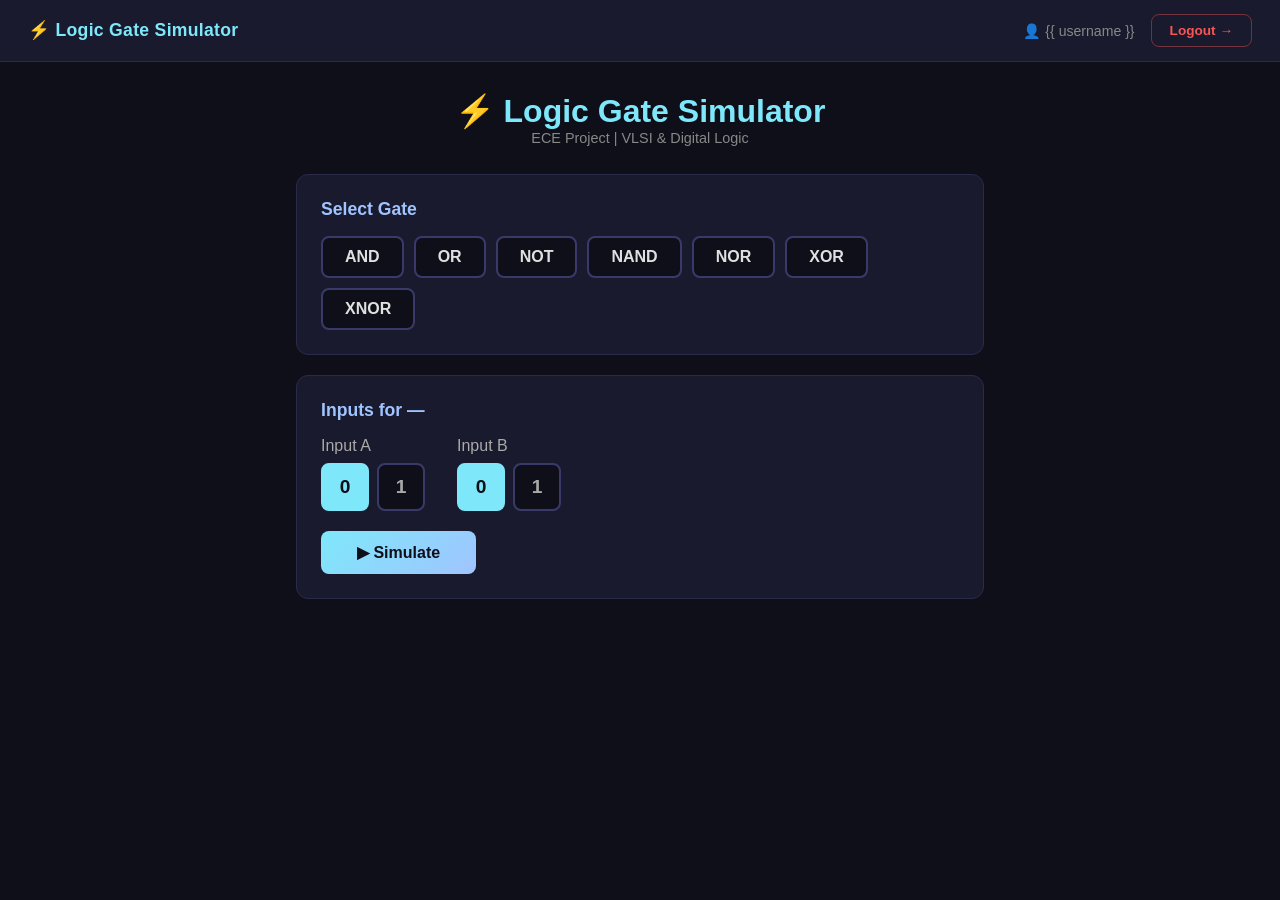
==== templates/index.html @ 6e3232b9 "Added frontend files" ====
<!DOCTYPE html>
<html lang="en">
<head>
  <meta charset="UTF-8" />
  <meta name="viewport" content="width=device-width, initial-scale=1.0"/>
  <title>Logic Gate Simulator</title>
  <link rel="stylesheet" href="/static/style.css" />
</head>
<body>

  <!-- Navbar -->
  <div class="navbar">
    <span class="nav-brand">⚡ Logic Gate Simulator</span>
    <div class="nav-right">
      <span class="nav-user">👤 {{ username }}</span>
      <a href="/logout" class="logout-btn">Logout →</a>
    </div>
  </div>

  <div class="container">
    <h1>⚡ Logic Gate Simulator</h1>
    <p class="subtitle">ECE Project | VLSI & Digital Logic</p>

    <!-- Gate Selector -->
    <div class="card">
      <h2>Select Gate</h2>
      <div class="gate-buttons">
        <button onclick="selectGate('AND')"  class="gate-btn">AND</button>
        <button onclick="selectGate('OR')"   class="gate-btn">OR</button>
        <button onclick="selectGate('NOT')"  class="gate-btn">NOT</button>
        <button onclick="selectGate('NAND')" class="gate-btn">NAND</button>
        <button onclick="selectGate('NOR')"  class="gate-btn">NOR</button>
        <button onclick="selectGate('XOR')"  class="gate-btn">XOR</button>
        <button onclick="selectGate('XNOR')" class="gate-btn">XNOR</button>
      </div>
    </div>

    <!-- Input Section -->
    <div class="card" id="input-section">
      <h2>Inputs for <span id="selected-gate-label">—</span></h2>
      <div class="inputs">
        <div class="input-group">
          <label>Input A</label>
          <div class="toggle-group">
            <button onclick="setInput('a', 0)" id="a0" class="toggle active">0</button>
            <button onclick="setInput('a', 1)" id="a1" class="toggle">1</button>
          </div>
        </div>
        <div class="input-group" id="input-b-group">
          <label>Input B</label>
          <div class="toggle-group">
            <button onclick="setInput('b', 0)" id="b0" class="toggle active">0</button>
            <button onclick="setInput('b', 1)" id="b1" class="toggle">1</button>
          </div>
        </div>
      </div>
      <button onclick="simulate()" class="simulate-btn">▶ Simulate</button>
    </div>

    <!-- Output Section -->
    <div class="card" id="output-section" style="display:none;">
      <h2>Output</h2>
      <div id="output-display" class="output-display"></div>
      <canvas id="gateCanvas" width="300" height="160"></canvas>
    </div>

    <!-- Truth Table -->
    <div class="card" id="truth-table-section" style="display:none;">
      <h2>Truth Table</h2>
      <div id="truth-table-container"></div>
    </div>

  </div>

  <script src="/static/script.js"></script>
</body>
</html>
---- static/style.css ----
* { margin: 0; padding: 0; box-sizing: border-box; }

body {
  font-family: 'Segoe UI', sans-serif;
  background: #0f0f1a;
  color: #e0e0e0;
  min-height: 100vh;
}

/* ── Navbar ── */
.navbar {
  display: flex;
  align-items: center;
  justify-content: space-between;
  background: #1a1a2e;
  border-bottom: 1px solid #2a2a4a;
  padding: 14px 28px;
  position: sticky;
  top: 0;
  z-index: 100;
  margin-bottom: 30px;
}

.nav-brand {
  color: #7ee8fa;
  font-size: 1.1rem;
  font-weight: 700;
  letter-spacing: 0.3px;
}

.nav-right {
  display: flex;
  align-items: center;
  gap: 16px;
}

.nav-user {
  color: #888;
  font-size: 0.88rem;
}

.logout-btn {
  padding: 8px 18px;
  background: transparent;
  border: 1.5px solid #f8565666;
  color: #f85656;
  border-radius: 8px;
  font-size: 0.85rem;
  font-weight: 600;
  text-decoration: none;
  transition: all 0.2s;
}

.logout-btn:hover {
  background: #f85656;
  color: #0f0f1a;
}

/* ── Main container ── */
.container {
  max-width: 720px;
  margin: 0 auto;
  padding: 0 16px 40px;
}

h1 {
  font-size: 2rem;
  color: #7ee8fa;
  text-align: center;
}

.subtitle {
  text-align: center;
  color: #888;
  margin-bottom: 28px;
  font-size: 0.9rem;
}

/* ── Cards ── */
.card {
  background: #1a1a2e;
  border: 1px solid #2a2a4a;
  border-radius: 12px;
  padding: 24px;
  margin-bottom: 20px;
}

h2 { font-size: 1.1rem; margin-bottom: 16px; color: #a0c4ff; }

/* ── Gate Buttons ── */
.gate-buttons {
  display: flex;
  flex-wrap: wrap;
  gap: 10px;
}

.gate-btn {
  padding: 10px 22px;
  border-radius: 8px;
  border: 2px solid #3a3a6a;
  background: #0f0f1a;
  color: #e0e0e0;
  font-size: 1rem;
  font-weight: bold;
  cursor: pointer;
  transition: all 0.2s;
}

.gate-btn:hover, .gate-btn.selected {
  background: #7ee8fa;
  color: #0f0f1a;
  border-color: #7ee8fa;
}

/* ── Toggle Inputs ── */
.inputs {
  display: flex;
  gap: 32px;
  flex-wrap: wrap;
  margin-bottom: 20px;
}

.input-group label {
  display: block;
  margin-bottom: 8px;
  color: #aaa;
}

.toggle-group {
  display: flex;
  gap: 8px;
}

.toggle {
  width: 48px;
  height: 48px;
  border-radius: 8px;
  border: 2px solid #3a3a6a;
  background: #0f0f1a;
  color: #aaa;
  font-size: 1.2rem;
  font-weight: bold;
  cursor: pointer;
  transition: all 0.2s;
}

.toggle.active {
  background: #7ee8fa;
  color: #0f0f1a;
  border-color: #7ee8fa;
}

/* ── Simulate Button ── */
.simulate-btn {
  padding: 12px 36px;
  background: linear-gradient(135deg, #7ee8fa, #a0c4ff);
  color: #0f0f1a;
  border: none;
  border-radius: 8px;
  font-size: 1rem;
  font-weight: bold;
  cursor: pointer;
  transition: opacity 0.2s;
}

.simulate-btn:hover { opacity: 0.85; }

/* ── Output ── */
.output-display {
  font-size: 1.4rem;
  font-weight: bold;
  margin-bottom: 16px;
  padding: 14px 20px;
  border-radius: 8px;
  background: #0f0f1a;
  border: 1px solid #2a2a4a;
}

.output-display.high { color: #56f89c; border-color: #56f89c; }
.output-display.low  { color: #f85656; border-color: #f85656; }

canvas {
  display: block;
  margin: 0 auto;
  border-radius: 8px;
}

/* ── Truth Table ── */
table {
  width: 100%;
  border-collapse: collapse;
  font-size: 1rem;
}

th, td {
  padding: 10px 16px;
  text-align: center;
  border: 1px solid #2a2a4a;
}

th { background: #0f0f1a; color: #a0c4ff; }
tr:nth-child(even) { background: #111128; }
td.one  { color: #56f89c; font-weight: bold; }
td.zero { color: #f85656; font-weight: bold; }
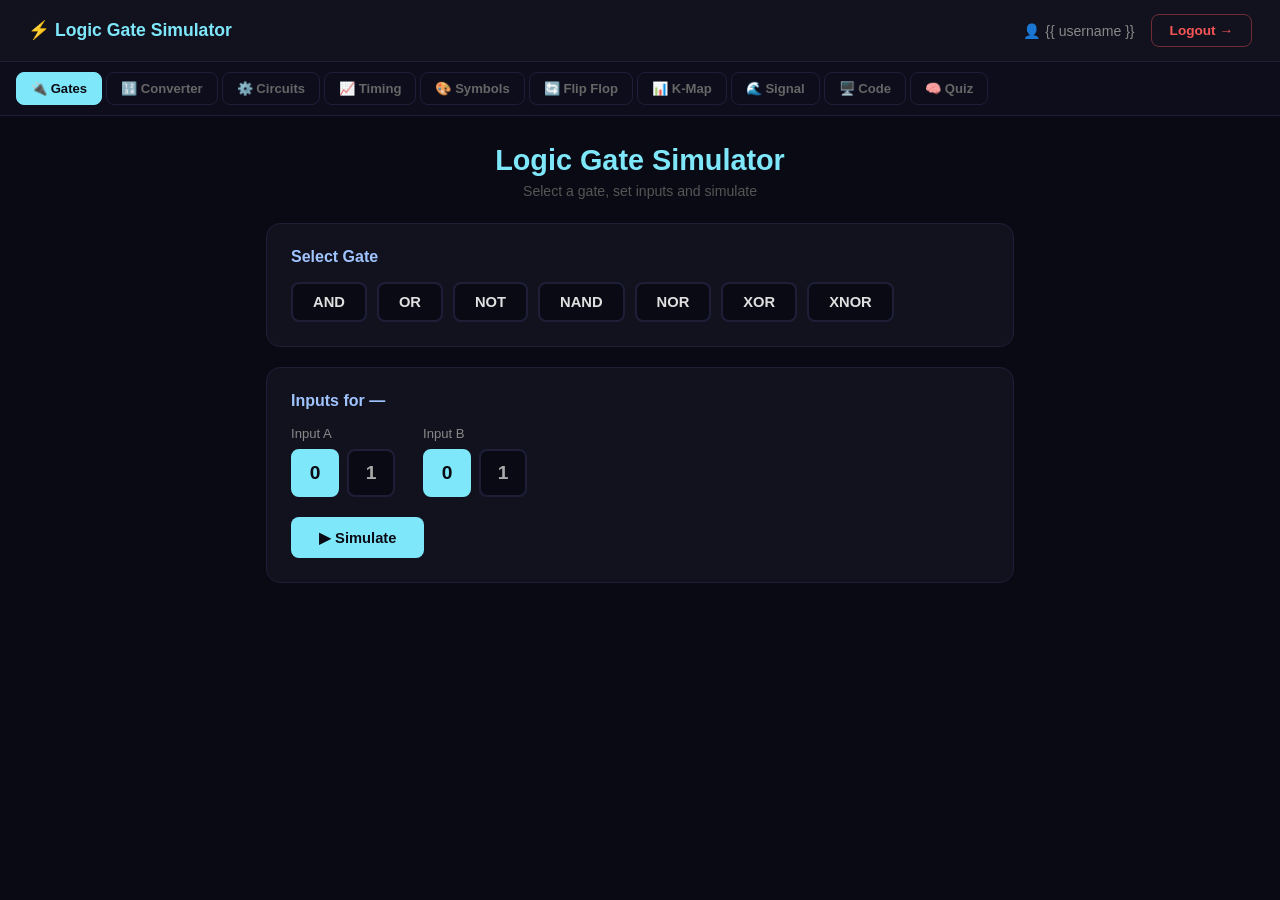
==== commit 37121aca: "Deploy to Render" ====
--- a/templates/index.html
+++ b/templates/index.html
@@ -1,10 +1,10 @@
 <!DOCTYPE html>
 <html lang="en">
 <head>
-  <meta charset="UTF-8" />
+  <meta charset="UTF-8"/>
   <meta name="viewport" content="width=device-width, initial-scale=1.0"/>
   <title>Logic Gate Simulator</title>
-  <link rel="stylesheet" href="/static/style.css" />
+  <link rel="stylesheet" href="/static/style.css"/>
 </head>
 <body>
 
@@ -17,61 +17,417 @@
     </div>
   </div>
 
+  <!-- Tab Bar -->
+  <div class="tab-bar">
+    <button class="tab-btn active" onclick="switchTab('gates',    this)">🔌 Gates</button>
+    <button class="tab-btn"        onclick="switchTab('converter',this)">🔢 Converter</button>
+    <button class="tab-btn"        onclick="switchTab('circuits', this)">⚙️ Circuits</button>
+    <button class="tab-btn"        onclick="switchTab('timing',   this)">📈 Timing</button>
+    <button class="tab-btn"        onclick="switchTab('symbols',  this)">🎨 Symbols</button>
+    <button class="tab-btn"        onclick="switchTab('flipflop', this)">🔄 Flip Flop</button>
+    <button class="tab-btn"        onclick="switchTab('kmap',     this)">📊 K-Map</button>
+    <button class="tab-btn"        onclick="switchTab('signal',   this)">🌊 Signal</button>
+    <button class="tab-btn"        onclick="switchTab('code',     this)">🖥️ Code</button>
+    <button class="tab-btn"        onclick="switchTab('quiz',     this)">🧠 Quiz</button>
+  </div>
+
   <div class="container">
-    <h1>⚡ Logic Gate Simulator</h1>
-    <p class="subtitle">ECE Project | VLSI & Digital Logic</p>
-
-    <!-- Gate Selector -->
-    <div class="card">
-      <h2>Select Gate</h2>
-      <div class="gate-buttons">
-        <button onclick="selectGate('AND')"  class="gate-btn">AND</button>
-        <button onclick="selectGate('OR')"   class="gate-btn">OR</button>
-        <button onclick="selectGate('NOT')"  class="gate-btn">NOT</button>
-        <button onclick="selectGate('NAND')" class="gate-btn">NAND</button>
-        <button onclick="selectGate('NOR')"  class="gate-btn">NOR</button>
-        <button onclick="selectGate('XOR')"  class="gate-btn">XOR</button>
-        <button onclick="selectGate('XNOR')" class="gate-btn">XNOR</button>
-      </div>
-    </div>
-
-    <!-- Input Section -->
-    <div class="card" id="input-section">
-      <h2>Inputs for <span id="selected-gate-label">—</span></h2>
-      <div class="inputs">
-        <div class="input-group">
-          <label>Input A</label>
-          <div class="toggle-group">
-            <button onclick="setInput('a', 0)" id="a0" class="toggle active">0</button>
-            <button onclick="setInput('a', 1)" id="a1" class="toggle">1</button>
-          </div>
-        </div>
-        <div class="input-group" id="input-b-group">
-          <label>Input B</label>
-          <div class="toggle-group">
-            <button onclick="setInput('b', 0)" id="b0" class="toggle active">0</button>
-            <button onclick="setInput('b', 1)" id="b1" class="toggle">1</button>
-          </div>
-        </div>
-      </div>
-      <button onclick="simulate()" class="simulate-btn">▶ Simulate</button>
-    </div>
-
-    <!-- Output Section -->
-    <div class="card" id="output-section" style="display:none;">
-      <h2>Output</h2>
-      <div id="output-display" class="output-display"></div>
-      <canvas id="gateCanvas" width="300" height="160"></canvas>
-    </div>
-
-    <!-- Truth Table -->
-    <div class="card" id="truth-table-section" style="display:none;">
-      <h2>Truth Table</h2>
-      <div id="truth-table-container"></div>
-    </div>
-
-  </div>
-
+
+    <!-- ══════════════════ TAB 1: GATES ══════════════════ -->
+    <div id="tab-gates" class="tab-content active">
+      <h1>Logic Gate Simulator</h1>
+      <p class="subtitle">Select a gate, set inputs and simulate</p>
+      <div class="card">
+        <h2>Select Gate</h2>
+        <div class="gate-buttons">
+          <button onclick="selectGate('AND',  this)" class="gate-btn">AND</button>
+          <button onclick="selectGate('OR',   this)" class="gate-btn">OR</button>
+          <button onclick="selectGate('NOT',  this)" class="gate-btn">NOT</button>
+          <button onclick="selectGate('NAND', this)" class="gate-btn">NAND</button>
+          <button onclick="selectGate('NOR',  this)" class="gate-btn">NOR</button>
+          <button onclick="selectGate('XOR',  this)" class="gate-btn">XOR</button>
+          <button onclick="selectGate('XNOR', this)" class="gate-btn">XNOR</button>
+        </div>
+      </div>
+      <div class="card">
+        <h2>Inputs for <span id="selected-gate-label">—</span></h2>
+        <div class="inputs">
+          <div class="input-group">
+            <label>Input A</label>
+            <div class="toggle-group">
+              <button onclick="setInput('a',0)" id="a0" class="toggle active">0</button>
+              <button onclick="setInput('a',1)" id="a1" class="toggle">1</button>
+            </div>
+          </div>
+          <div class="input-group" id="input-b-group">
+            <label>Input B</label>
+            <div class="toggle-group">
+              <button onclick="setInput('b',0)" id="b0" class="toggle active">0</button>
+              <button onclick="setInput('b',1)" id="b1" class="toggle">1</button>
+            </div>
+          </div>
+        </div>
+        <button onclick="simulate()" class="simulate-btn">▶ Simulate</button>
+      </div>
+      <div class="card" id="output-section" style="display:none;">
+        <h2>Output</h2>
+        <div id="output-display" class="output-display"></div>
+        <canvas id="gateCanvas" width="300" height="160"></canvas>
+      </div>
+      <div class="card" id="truth-table-section" style="display:none;">
+        <h2>Truth Table</h2>
+        <div id="truth-table-container"></div>
+      </div>
+    </div>
+
+    <!-- ══════════════════ TAB 2: CONVERTER ══════════════════ -->
+    <div id="tab-converter" class="tab-content">
+      <h1>Number System Converter</h1>
+      <p class="subtitle">Convert between Binary · Octal · Decimal · Hex with step-by-step working</p>
+      <div class="card">
+        <h2>Select Input Base</h2>
+        <div class="base-selector">
+          <button class="base-btn active" onclick="selectBase('10',this)">🔟 Decimal<span>Base 10</span></button>
+          <button class="base-btn" onclick="selectBase('2', this)">🔢 Binary<span>Base 2</span></button>
+          <button class="base-btn" onclick="selectBase('8', this)">8️⃣ Octal<span>Base 8</span></button>
+          <button class="base-btn" onclick="selectBase('16',this)">🔠 Hex<span>Base 16</span></button>
+        </div>
+        <div class="expr-examples" style="margin-top:16px;">
+          <span>Examples:</span>
+          <button class="chip" onclick="setNumber('255')">255</button>
+          <button class="chip" onclick="setNumber('1010')">1010</button>
+          <button class="chip" onclick="setNumber('FF')">FF</button>
+          <button class="chip" onclick="setNumber('77')">77</button>
+          <button class="chip" onclick="setNumber('1024')">1024</button>
+        </div>
+        <div class="expr-input-row" style="margin-top:14px;">
+          <input type="text" id="number-input" placeholder="Enter number here..." style="text-transform:uppercase;"/>
+          <button onclick="convertNumber()" class="simulate-btn">▶ Convert</button>
+        </div>
+        <div class="error-box" id="conv-error"></div>
+      </div>
+      <div id="conv-results" style="display:none;">
+        <div class="conv-grid">
+          <div class="conv-card decimal-card">
+            <div class="conv-label">🔟 Decimal</div><div class="conv-label-sub">Base 10</div>
+            <div class="conv-value" id="res-decimal">—</div>
+            <button class="copy-btn" onclick="copyVal('res-decimal',this)">Copy</button>
+          </div>
+          <div class="conv-card binary-card">
+            <div class="conv-label">🔢 Binary</div><div class="conv-label-sub">Base 2</div>
+            <div class="conv-value" id="res-binary">—</div>
+            <button class="copy-btn" onclick="copyVal('res-binary',this)">Copy</button>
+          </div>
+          <div class="conv-card octal-card">
+            <div class="conv-label">8️⃣ Octal</div><div class="conv-label-sub">Base 8</div>
+            <div class="conv-value" id="res-octal">—</div>
+            <button class="copy-btn" onclick="copyVal('res-octal',this)">Copy</button>
+          </div>
+          <div class="conv-card hex-card">
+            <div class="conv-label">🔠 Hex</div><div class="conv-label-sub">Base 16</div>
+            <div class="conv-value" id="res-hex">—</div>
+            <button class="copy-btn" onclick="copyVal('res-hex',this)">Copy</button>
+          </div>
+        </div>
+      </div>
+      <div class="card" id="conv-steps" style="display:none;">
+        <h2>Step-by-Step Conversion</h2>
+        <div id="steps-container"></div>
+      </div>
+      <div class="card" id="bit-visualizer" style="display:none;">
+        <h2>Binary Bit Visualizer</h2>
+        <p style="color:#555;font-size:0.82rem;margin-bottom:14px;">Each bit position, its value and decimal contribution</p>
+        <div id="bit-display"></div>
+      </div>
+    </div>
+
+    <!-- ══════════════════ TAB 3: CIRCUITS ══════════════════ -->
+    <div id="tab-circuits" class="tab-content">
+      <h1>Combinational Circuits</h1>
+      <p class="subtitle">Simulate real ECE circuits with truth tables</p>
+      <div class="card">
+        <h2>Select Circuit</h2>
+        <div class="gate-buttons">
+          <button class="gate-btn" onclick="selectCircuit('half-adder',this)">Half Adder</button>
+          <button class="gate-btn" onclick="selectCircuit('full-adder',this)">Full Adder</button>
+          <button class="gate-btn" onclick="selectCircuit('mux',       this)">2:1 MUX</button>
+          <button class="gate-btn" onclick="selectCircuit('demux',     this)">1:2 DEMUX</button>
+          <button class="gate-btn" onclick="selectCircuit('encoder',   this)">Encoder</button>
+          <button class="gate-btn" onclick="selectCircuit('decoder',   this)">Decoder</button>
+        </div>
+      </div>
+      <div class="card" id="circuit-inputs" style="display:none;">
+        <h2 id="circuit-title">—</h2>
+        <p id="circuit-desc" class="subtitle" style="text-align:left;margin-bottom:16px;"></p>
+        <div id="circuit-input-fields"></div>
+        <button onclick="simulateCircuit()" class="simulate-btn">▶ Simulate</button>
+      </div>
+      <div class="card" id="circuit-output" style="display:none;">
+        <h2>Output</h2>
+        <div id="circuit-result"></div>
+      </div>
+      <div class="card" id="circuit-table-section" style="display:none;">
+        <h2>Truth Table</h2>
+        <div id="circuit-truth-table"></div>
+      </div>
+    </div>
+
+    <!-- ══════════════════ TAB 4: TIMING ══════════════════ -->
+    <div id="tab-timing" class="tab-content">
+      <h1>Timing Diagram Visualizer</h1>
+      <p class="subtitle">See how gate outputs change over time</p>
+      <div class="card">
+        <h2>Setup</h2>
+        <div class="timing-setup">
+          <div class="field-row">
+            <label>Gate</label>
+            <select id="timing-gate">
+              <option>AND</option><option>OR</option><option>NOT</option>
+              <option>NAND</option><option>NOR</option><option>XOR</option><option>XNOR</option>
+            </select>
+          </div>
+          <div class="field-row">
+            <label>Input A pattern</label>
+            <input type="text" id="timing-a" placeholder="e.g. 01010101" maxlength="8" value="01010101"/>
+          </div>
+          <div class="field-row" id="timing-b-row">
+            <label>Input B pattern</label>
+            <input type="text" id="timing-b" placeholder="e.g. 00110011" maxlength="8" value="00110011"/>
+          </div>
+        </div>
+        <button onclick="drawTiming()" class="simulate-btn">▶ Generate Diagram</button>
+      </div>
+      <div class="card" id="timing-output" style="display:none;">
+        <h2>Timing Diagram</h2>
+        <canvas id="timingCanvas" width="660" height="220"></canvas>
+      </div>
+    </div>
+
+    <!-- ══════════════════ TAB 5: SYMBOLS ══════════════════ -->
+    <div id="tab-symbols" class="tab-content">
+      <h1>Circuit Symbol Library</h1>
+      <p class="subtitle">Visual reference of all ECE logic symbols</p>
+      <div class="card">
+        <h2>Filter by Category</h2>
+        <div class="gate-buttons">
+          <button class="gate-btn selected" onclick="filterSymbols('all',      this)">All</button>
+          <button class="gate-btn"          onclick="filterSymbols('basic',     this)">Basic Gates</button>
+          <button class="gate-btn"          onclick="filterSymbols('universal', this)">Universal</button>
+          <button class="gate-btn"          onclick="filterSymbols('arithmetic',this)">Arithmetic</button>
+          <button class="gate-btn"          onclick="filterSymbols('flip',      this)">Flip Flops</button>
+        </div>
+      </div>
+      <div id="symbols-grid" class="symbols-grid"></div>
+    </div>
+
+    <!-- ══════════════════ TAB 6: FLIP FLOP ══════════════════ -->
+    <div id="tab-flipflop" class="tab-content">
+      <h1>Flip Flop Simulator</h1>
+      <p class="subtitle">Simulate SR, JK, D and T flip flops with state tables</p>
+      <div class="card">
+        <h2>Select Flip Flop Type</h2>
+        <div class="gate-buttons">
+          <button class="gate-btn" onclick="selectFF('SR',this)">SR Flip Flop</button>
+          <button class="gate-btn" onclick="selectFF('JK',this)">JK Flip Flop</button>
+          <button class="gate-btn" onclick="selectFF('D', this)">D Flip Flop</button>
+          <button class="gate-btn" onclick="selectFF('T', this)">T Flip Flop</button>
+        </div>
+      </div>
+      <div class="card" id="ff-inputs" style="display:none;">
+        <h2 id="ff-title">—</h2>
+        <p id="ff-desc" class="subtitle" style="text-align:left;margin-bottom:16px;"></p>
+        <div class="inputs">
+          <div id="ff-input-fields"></div>
+          <div class="input-group">
+            <label>Current State (Q)</label>
+            <div class="toggle-group">
+              <button onclick="setFFInput('Q',0)" id="ffQ0" class="toggle active">0</button>
+              <button onclick="setFFInput('Q',1)" id="ffQ1" class="toggle">1</button>
+            </div>
+          </div>
+        </div>
+        <button onclick="simulateFF()" class="simulate-btn" style="margin-top:16px;">▶ Simulate</button>
+      </div>
+      <div class="card" id="ff-output" style="display:none;">
+        <h2>Next State Output</h2>
+        <div id="ff-result" class="circuit-outputs"></div>
+      </div>
+      <div class="card" id="ff-table-section" style="display:none;">
+        <h2>State Table</h2>
+        <div id="ff-truth-table"></div>
+      </div>
+      <div class="card" id="ff-info-section" style="display:none;">
+        <h2>How it Works</h2>
+        <div id="ff-info" style="color:#aaa;line-height:1.9;font-size:0.9rem;"></div>
+      </div>
+    </div>
+
+    <!-- ══════════════════ TAB 7: K-MAP ══════════════════ -->
+    <div id="tab-kmap" class="tab-content">
+      <h1>K-Map Simplifier</h1>
+      <p class="subtitle">Enter minterms to get the simplified Boolean expression</p>
+      <div class="card">
+        <h2>Setup</h2>
+        <div class="field-row" style="margin-bottom:20px;">
+          <label>Number of Variables</label>
+          <select id="kmap-vars" onchange="renderKmapGrid()">
+            <option value="2">2 Variables (A, B)</option>
+            <option value="3">3 Variables (A, B, C)</option>
+            <option value="4">4 Variables (A, B, C, D)</option>
+          </select>
+        </div>
+        <h2 style="margin-bottom:12px;">Click cells to toggle (0 → 1 → X → 0)</h2>
+        <div id="kmap-grid-container"></div>
+        <div style="display:flex;gap:16px;margin-top:14px;flex-wrap:wrap;">
+          <div class="kmap-legend"><span class="kleg kleg-0">0</span> = Zero</div>
+          <div class="kmap-legend"><span class="kleg kleg-1">1</span> = Minterm</div>
+          <div class="kmap-legend"><span class="kleg kleg-x">X</span> = Don't Care</div>
+        </div>
+        <button onclick="simplifyKmap()" class="simulate-btn" style="margin-top:20px;">▶ Simplify</button>
+        <button onclick="clearKmap()" class="simulate-btn" style="margin-top:20px;margin-left:10px;background:#2a2a4a;color:#aaa;">✕ Clear</button>
+      </div>
+      <div class="card" id="kmap-result" style="display:none;">
+        <h2>Simplified Expression</h2>
+        <div id="kmap-simplified" class="kmap-expr"></div>
+        <div id="kmap-implicants" style="margin-top:16px;"></div>
+      </div>
+      <div class="card" id="kmap-table-section" style="display:none;">
+        <h2>Truth Table</h2>
+        <div id="kmap-truth-table"></div>
+      </div>
+    </div>
+
+    <!-- ══════════════════ TAB 8: SIGNAL ══════════════════ -->
+    <div id="tab-signal" class="tab-content">
+      <h1>Signal Generator Visualizer</h1>
+      <p class="subtitle">Visualize sine, square, triangle and sawtooth waveforms</p>
+      <div class="card">
+        <h2>Signal Parameters</h2>
+        <div class="timing-setup">
+          <div class="field-row">
+            <label>Wave Type</label>
+            <select id="wave-type" onchange="generateSignal()">
+              <option value="sine">Sine Wave</option>
+              <option value="square">Square Wave</option>
+              <option value="triangle">Triangle Wave</option>
+              <option value="sawtooth">Sawtooth Wave</option>
+            </select>
+          </div>
+          <div class="field-row">
+            <label>Frequency: <span id="freq-val">2</span> Hz</label>
+            <input type="range" id="wave-freq" min="1" max="10" value="2"
+              oninput="document.getElementById('freq-val').textContent=this.value; generateSignal()"/>
+          </div>
+          <div class="field-row">
+            <label>Amplitude: <span id="amp-val">1.0</span></label>
+            <input type="range" id="wave-amp" min="1" max="10" value="5"
+              oninput="document.getElementById('amp-val').textContent=(this.value/5).toFixed(1); generateSignal()"/>
+          </div>
+          <div class="field-row">
+            <label>Phase: <span id="phase-val">0°</span></label>
+            <input type="range" id="wave-phase" min="0" max="360" value="0"
+              oninput="document.getElementById('phase-val').textContent=this.value+'°'; generateSignal()"/>
+          </div>
+        </div>
+        <div style="display:flex;gap:10px;margin-top:8px;flex-wrap:wrap;">
+          <button onclick="addWave()" class="simulate-btn">+ Add Wave</button>
+          <button onclick="clearWaves()" class="simulate-btn" style="background:#2a2a4a;color:#aaa;">✕ Clear All</button>
+        </div>
+      </div>
+      <div class="card">
+        <h2>Waveform Display</h2>
+        <canvas id="signalCanvas" width="680" height="300"></canvas>
+        <div id="wave-legend" style="margin-top:12px;display:flex;gap:14px;flex-wrap:wrap;"></div>
+      </div>
+      <div class="card" id="signal-info-card">
+        <h2>Signal Properties</h2>
+        <div id="signal-props" class="signal-props"></div>
+      </div>
+    </div>
+
+    <!-- ══════════════════ TAB 9: CODE CONVERTER ══════════════════ -->
+    <div id="tab-code" class="tab-content">
+      <h1>Text ↔ Binary ↔ ASCII Converter</h1>
+      <p class="subtitle">Convert text to binary, hex, ASCII and back</p>
+      <div class="card">
+        <h2>Conversion Mode</h2>
+        <div class="base-selector">
+          <button class="base-btn active" onclick="selectCodeMode('text-to-binary',this)">
+            Text → Binary<span>ABC to 01010101</span>
+          </button>
+          <button class="base-btn" onclick="selectCodeMode('binary-to-text',this)">
+            Binary → Text<span>01010101 to ABC</span>
+          </button>
+          <button class="base-btn" onclick="selectCodeMode('text-to-hex',this)">
+            Text → Hex<span>ABC to 41 42 43</span>
+          </button>
+          <button class="base-btn" onclick="selectCodeMode('hex-to-text',this)">
+            Hex → Text<span>41 42 43 to ABC</span>
+          </button>
+        </div>
+        <div class="expr-examples" style="margin-top:16px;">
+          <span>Examples:</span>
+          <button class="chip" onclick="setCodeInput('Hello')">Hello</button>
+          <button class="chip" onclick="setCodeInput('ECE')">ECE</button>
+          <button class="chip" onclick="setCodeInput('01001000 01101001')">01001000 01101001</button>
+          <button class="chip" onclick="setCodeInput('48 69')">48 69</button>
+        </div>
+        <div class="expr-input-row" style="margin-top:14px;">
+          <input type="text" id="code-input" placeholder="Enter text or binary here..."/>
+          <button onclick="convertCode()" class="simulate-btn">▶ Convert</button>
+        </div>
+        <div class="error-box" id="code-error"></div>
+      </div>
+      <div class="card" id="code-output-card" style="display:none;">
+        <h2>Result</h2>
+        <div id="code-output-text" class="code-output-text"></div>
+        <button class="copy-btn" style="margin-top:12px;" onclick="copyCodeOutput()">Copy Result</button>
+      </div>
+      <div class="card" id="code-table-card" style="display:none;">
+        <h2>Character Breakdown</h2>
+        <div id="code-table"></div>
+      </div>
+    </div>
+
+    <!-- ══════════════════ TAB 10: QUIZ ══════════════════ -->
+    <div id="tab-quiz" class="tab-content">
+      <h1>ECE Quiz Mode</h1>
+      <p class="subtitle">Test your digital logic knowledge</p>
+      <div class="card" id="quiz-start-card">
+        <h2>Select Difficulty Level</h2>
+        <div class="level-buttons">
+          <button class="level-btn" onclick="selectLevel('basic',   this)">🟢 Basic<span>Fundamental gates & logic</span></button>
+          <button class="level-btn" onclick="selectLevel('moderate',this)">🟡 Moderate<span>Circuits & Boolean algebra</span></button>
+          <button class="level-btn" onclick="selectLevel('advanced',this)">🔴 Advanced<span>Complex circuits & theorems</span></button>
+        </div>
+        <button onclick="startQuiz()" class="simulate-btn" style="margin-top:24px;" id="start-quiz-btn" disabled>
+          🧠 Start Quiz — 10 Questions · 15s Each
+        </button>
+      </div>
+      <div id="quiz-area" style="display:none;">
+        <div class="card" id="quiz-progress-card">
+          <div class="quiz-top-bar">
+            <span id="quiz-progress-text" style="color:#888;font-size:0.85rem;">Question 1 of 10</span>
+            <div class="timer-box">⏱ <span id="quiz-timer">15</span>s</div>
+          </div>
+          <div class="quiz-progress-bar"><div id="quiz-progress-fill" style="width:0%"></div></div>
+        </div>
+        <div class="card" id="quiz-question-card">
+          <div id="quiz-level-badge" class="quiz-level-badge"></div>
+          <h2 id="quiz-question" style="margin-top:10px;line-height:1.5;"></h2>
+          <div id="quiz-options" class="quiz-options"></div>
+          <div class="explanation-box" id="quiz-explanation" style="display:none;"></div>
+          <button onclick="nextQuestion()" class="simulate-btn" id="quiz-next" style="display:none;margin-top:16px;">Next →</button>
+        </div>
+      </div>
+      <div class="card" id="quiz-result-card" style="display:none;">
+        <h2>Quiz Complete! 🎉</h2>
+        <div id="quiz-score-display" class="score-display"></div>
+        <button onclick="resetQuiz()" class="simulate-btn" style="margin-top:24px;">🔄 Try Again</button>
+      </div>
+    </div>
+
+  </div><!-- end container -->
   <script src="/static/script.js"></script>
 </body>
 </html>
--- a/static/style.css
+++ b/static/style.css
@@ -1,204 +1,226 @@
-* { margin: 0; padding: 0; box-sizing: border-box; }
-
-body {
-  font-family: 'Segoe UI', sans-serif;
-  background: #0f0f1a;
-  color: #e0e0e0;
-  min-height: 100vh;
-}
+*{margin:0;padding:0;box-sizing:border-box;}
+body{font-family:'Segoe UI',sans-serif;background:#0a0a14;color:#e0e0e0;min-height:100vh;}
 
 /* ── Navbar ── */
-.navbar {
+.navbar{display:flex;align-items:center;justify-content:space-between;background:#12121e;border-bottom:1px solid #1e1e38;padding:14px 28px;position:sticky;top:0;z-index:100;}
+.nav-brand{color:#7ee8fa;font-size:1.1rem;font-weight:700;}
+.nav-right{display:flex;align-items:center;gap:16px;}
+.nav-user{color:#888;font-size:0.88rem;}
+.logout-btn{padding:8px 18px;background:transparent;border:1.5px solid #f8565666;color:#f85656;border-radius:8px;font-size:0.85rem;font-weight:600;text-decoration:none;transition:all 0.2s;}
+.logout-btn:hover{background:#f85656;color:#0f0f1a;}
+
+/* ── Tab Bar ── */
+.tab-bar{display:flex;gap:4px;padding:10px 16px;background:#0d0d1c;border-bottom:1px solid #1e1e38;overflow-x:auto;}
+.tab-btn{padding:8px 14px;border-radius:8px;border:1.5px solid #1e1e38;background:transparent;color:#666;font-size:0.82rem;font-weight:600;cursor:pointer;white-space:nowrap;transition:all 0.2s;}
+.tab-btn:hover{color:#e0e0e0;border-color:#7ee8fa44;}
+.tab-btn.active{background:#7ee8fa;color:#0a0a14;border-color:#7ee8fa;}
+
+/* ── Tab Content ── */
+.tab-content{display:none;}
+.tab-content.active{display:block;}
+
+/* ── Container ── */
+.container{max-width:780px;margin:0 auto;padding:28px 16px 60px;}
+h1{font-size:1.8rem;color:#7ee8fa;text-align:center;margin-bottom:6px;}
+.subtitle{text-align:center;color:#555;margin-bottom:24px;font-size:0.88rem;}
+
+/* ── Cards ── */
+.card{background:#12121e;border:1px solid #1e1e38;border-radius:14px;padding:24px;margin-bottom:20px;}
+h2{font-size:1rem;margin-bottom:16px;color:#a0c4ff;}
+
+/* ── Gate Buttons ── */
+.gate-buttons{display:flex;flex-wrap:wrap;gap:10px;}
+.gate-btn{padding:10px 20px;border-radius:8px;border:2px solid #1e1e38;background:#0a0a14;color:#e0e0e0;font-size:0.92rem;font-weight:700;cursor:pointer;transition:all 0.2s;}
+.gate-btn:hover,.gate-btn.selected{background:#7ee8fa;color:#0a0a14;border-color:#7ee8fa;}
+
+/* ── Toggle Inputs ── */
+.inputs{display:flex;gap:28px;flex-wrap:wrap;margin-bottom:20px;}
+.input-group label{display:block;margin-bottom:8px;color:#888;font-size:0.82rem;}
+.toggle-group{display:flex;gap:8px;}
+.toggle{width:48px;height:48px;border-radius:8px;border:2px solid #1e1e38;background:#0a0a14;color:#aaa;font-size:1.2rem;font-weight:bold;cursor:pointer;transition:all 0.2s;}
+.toggle.active{background:#7ee8fa;color:#0a0a14;border-color:#7ee8fa;}
+
+/* ── Simulate Button ── */
+.simulate-btn{padding:12px 28px;background:#7ee8fa;color:#0a0a14;border:none;border-radius:8px;font-size:0.92rem;font-weight:700;cursor:pointer;transition:opacity 0.2s;}
+.simulate-btn:hover{opacity:0.85;}
+.simulate-btn:disabled{opacity:0.4;cursor:not-allowed;}
+
+/* ── Output ── */
+.output-display{font-size:1.2rem;font-weight:bold;margin-bottom:16px;padding:14px 20px;border-radius:8px;background:#0a0a14;border:1px solid #1e1e38;}
+.output-display.high{color:#56f89c;border-color:#56f89c;}
+.output-display.low{color:#f85656;border-color:#f85656;}
+canvas{display:block;margin:0 auto;border-radius:8px;}
+
+/* ── Truth Table ── */
+table{width:100%;border-collapse:collapse;font-size:0.88rem;}
+th,td{padding:9px 14px;text-align:center;border:1px solid #1e1e38;}
+th{background:#0a0a14;color:#a0c4ff;}
+tr:nth-child(even){background:#0d0d1c;}
+td.one{color:#56f89c;font-weight:bold;}
+td.zero{color:#f85656;font-weight:bold;}
+td.dontcare{color:#f8c956;font-weight:bold;}
+
+/* ── Error Box ── */
+.error-box{background:#1a0808;border:1px solid #f8565644;color:#f85656;border-radius:8px;padding:10px 14px;font-size:0.85rem;margin-top:12px;display:none;}
+
+/* ── Number Converter ── */
+.base-selector{display:flex;gap:10px;flex-wrap:wrap;margin-bottom:4px;}
+.base-btn{flex:1;min-width:110px;padding:12px 10px;background:#0a0a14;border:2px solid #1e1e38;border-radius:10px;color:#666;font-size:0.88rem;font-weight:700;cursor:pointer;display:flex;flex-direction:column;align-items:center;gap:4px;transition:all 0.2s;}
+.base-btn span{font-size:0.7rem;font-weight:400;color:#444;}
+.base-btn:hover{border-color:#7ee8fa44;color:#e0e0e0;}
+.base-btn.active{border-color:#7ee8fa;background:#7ee8fa18;color:#7ee8fa;}
+.base-btn.active span{color:#7ee8fa99;}
+.expr-examples{display:flex;flex-wrap:wrap;gap:8px;align-items:center;color:#555;font-size:0.82rem;}
+.chip{padding:5px 12px;background:#0a0a14;border:1px solid #1e1e38;border-radius:20px;color:#a0c4ff;font-size:0.78rem;cursor:pointer;transition:all 0.2s;}
+.chip:hover{background:#7ee8fa22;border-color:#7ee8fa;}
+.expr-input-row{display:flex;gap:10px;flex-wrap:wrap;}
+.expr-input-row input{flex:1;min-width:180px;padding:12px 16px;background:#0d0d1c;border:1.5px solid #1e1e38;border-radius:8px;color:#e0e0e0;font-size:0.92rem;outline:none;}
+.expr-input-row input:focus{border-color:#7ee8fa;}
+.conv-grid{display:grid;grid-template-columns:1fr 1fr;gap:12px;margin-bottom:4px;}
+.conv-card{background:#0d0d1c;border:1.5px solid #1e1e38;border-radius:12px;padding:18px;text-align:center;transition:all 0.2s;}
+.conv-card.active-result{box-shadow:0 0 0 2px #7ee8fa55;}
+.decimal-card{border-color:#7ee8fa33;} .binary-card{border-color:#a0c4ff33;} .octal-card{border-color:#56f89c33;} .hex-card{border-color:#f8c95633;}
+.conv-label{font-size:0.85rem;font-weight:700;color:#aaa;margin-bottom:2px;}
+.conv-label-sub{font-size:0.7rem;color:#333;margin-bottom:10px;}
+.conv-value{font-size:1.3rem;font-weight:700;font-family:monospace;word-break:break-all;margin-bottom:10px;}
+.decimal-card .conv-value{color:#7ee8fa;} .binary-card .conv-value{color:#a0c4ff;} .octal-card .conv-value{color:#56f89c;} .hex-card .conv-value{color:#f8c956;}
+.copy-btn{padding:5px 12px;background:transparent;border:1px solid #1e1e38;border-radius:6px;color:#555;font-size:0.76rem;cursor:pointer;transition:all 0.2s;}
+.copy-btn:hover{border-color:#7ee8fa;color:#7ee8fa;}
+.step-block{margin-bottom:24px;padding-bottom:20px;border-bottom:1px solid #1e1e38;}
+.step-block:last-child{border-bottom:none;margin-bottom:0;}
+.step-title{font-size:0.95rem;font-weight:700;margin-bottom:4px;}
+.step-desc{font-size:0.78rem;color:#444;margin-bottom:10px;}
+.step-table-wrap{overflow-x:auto;}
+.step-table{width:100%;border-collapse:collapse;font-size:0.85rem;margin-bottom:8px;}
+.step-table th,.step-table td{padding:7px 14px;text-align:center;border:1px solid #1e1e38;}
+.step-table th{background:#0a0a14;color:#555;font-size:0.75rem;}
+.step-result{font-size:0.88rem;color:#888;display:flex;align-items:center;gap:10px;flex-wrap:wrap;}
+.step-arrow{font-size:0.72rem;color:#333;font-style:italic;}
+.bit-row{display:flex;flex-wrap:wrap;gap:7px;margin-bottom:14px;}
+.bit-cell{display:flex;flex-direction:column;align-items:center;gap:3px;padding:8px 6px;border-radius:8px;border:1.5px solid;min-width:46px;}
+.bit-one{border-color:#56f89c;background:#56f89c11;} .bit-zero{border-color:#1e1e38;background:#0a0a14;}
+.bit-power{font-size:0.65rem;color:#555;}
+.bit-value{font-size:1.2rem;font-weight:700;font-family:monospace;}
+.bit-one .bit-value{color:#56f89c;} .bit-zero .bit-value{color:#2a2a4a;}
+.bit-decimal{font-size:0.68rem;color:#444;}
+.bit-sum{font-size:0.85rem;color:#777;line-height:1.6;}
+
+/* ── Circuits ── */
+.circuit-outputs{display:flex;flex-wrap:wrap;gap:12px;margin-bottom:8px;}
+.output-pill{padding:10px 22px;border-radius:8px;font-size:1rem;font-weight:bold;border:1px solid;}
+.output-pill.high{color:#56f89c;border-color:#56f89c;background:#56f89c11;}
+.output-pill.low{color:#f85656;border-color:#f85656;background:#f8565611;}
+.output-pill.invalid{color:#f8c956;border-color:#f8c956;background:#f8c95611;}
+
+/* ── Timing ── */
+.timing-setup{display:flex;flex-direction:column;gap:12px;margin-bottom:18px;}
+.field-row{display:flex;align-items:center;gap:14px;}
+.field-row label{color:#888;font-size:0.82rem;min-width:130px;}
+.field-row select,.field-row input[type=text]{padding:9px 12px;background:#0d0d1c;border:1.5px solid #1e1e38;border-radius:8px;color:#e0e0e0;font-size:0.88rem;outline:none;}
+.field-row input[type=range]{flex:1;accent-color:#7ee8fa;}
+.field-row select:focus,.field-row input:focus{border-color:#7ee8fa;}
+
+/* ── Symbol Library ── */
+.symbols-grid{display:grid;grid-template-columns:repeat(auto-fill,minmax(200px,1fr));gap:14px;}
+.symbol-card{background:#12121e;border:1px solid #1e1e38;border-radius:12px;padding:20px;text-align:center;transition:all 0.2s;}
+.symbol-card:hover{border-color:#7ee8fa44;transform:translateY(-2px);}
+.symbol-icon{width:70px;height:70px;border-radius:12px;border:1.5px solid;display:flex;align-items:center;justify-content:center;margin:0 auto 12px;}
+.symbol-name{font-size:0.95rem;font-weight:700;margin-bottom:4px;}
+.symbol-expr{font-family:monospace;font-size:0.85rem;color:#888;margin-bottom:8px;}
+.symbol-desc{font-size:0.75rem;color:#555;line-height:1.5;margin-bottom:10px;}
+.symbol-badge{display:inline-block;padding:2px 10px;background:#1e1e38;border-radius:20px;font-size:0.7rem;color:#666;text-transform:capitalize;}
+
+/* ── Flip Flop ── */
+.ff-note{margin-top:12px;padding:10px 14px;background:#0d0d1c;border-radius:8px;color:#f8c956;font-size:0.88rem;border:1px solid #f8c95633;}
+
+/* ── K-Map ── */
+.kmap-wrap{overflow-x:auto;}
+.kmap-table{border-collapse:collapse;margin-bottom:4px;}
+.kmap-table th{padding:10px 18px;background:#0a0a14;color:#888;font-size:0.82rem;border:1px solid #1e1e38;}
+.kmap-cell{padding:14px 20px;text-align:center;border:1px solid #1e1e38;cursor:pointer;font-size:1.1rem;font-weight:700;color:#555;background:#0d0d1c;transition:all 0.15s;min-width:60px;}
+.kmap-cell:hover{background:#1e1e38;}
+.kmap-one{color:#56f89c !important;background:#56f89c11 !important;border-color:#56f89c44 !important;}
+.kmap-x{color:#f8c956 !important;background:#f8c95611 !important;border-color:#f8c95644 !important;}
+.kmap-legend{display:flex;align-items:center;gap:8px;font-size:0.8rem;color:#666;}
+.kleg{display:inline-flex;width:24px;height:24px;border-radius:4px;align-items:center;justify-content:center;font-weight:700;font-size:0.82rem;}
+.kleg-0{background:#0d0d1c;border:1px solid #1e1e38;color:#555;}
+.kleg-1{background:#56f89c11;border:1px solid #56f89c44;color:#56f89c;}
+.kleg-x{background:#f8c95611;border:1px solid #f8c95644;color:#f8c956;}
+.kmap-expr{font-size:1.2rem;font-family:monospace;padding:14px;background:#0a0a14;border-radius:8px;border:1px solid #1e1e38;margin-bottom:4px;}
+.pi-badge{padding:5px 12px;background:#0d0d1c;border:1px solid #1e1e38;border-radius:6px;font-size:0.78rem;color:#a0c4ff;font-family:monospace;}
+
+/* ── Signal Generator ── */
+.signal-props{display:grid;grid-template-columns:repeat(auto-fill,minmax(160px,1fr));gap:10px;}
+.prop-item{background:#0d0d1c;border:1px solid #1e1e38;border-radius:8px;padding:12px;}
+.prop-label{display:block;font-size:0.72rem;color:#555;margin-bottom:4px;}
+.prop-val{font-size:1rem;font-weight:700;color:#7ee8fa;font-family:monospace;}
+
+/* ── Code Converter ── */
+.code-output-text{font-family:monospace;font-size:1rem;padding:16px;background:#0a0a14;border:1px solid #1e1e38;border-radius:8px;word-break:break-all;color:#56f89c;line-height:1.8;}
+
+/* ── Quiz ── */
+.level-buttons{display:flex;gap:12px;flex-wrap:wrap;margin-top:8px;}
+.level-btn{flex:1;min-width:130px;padding:16px 12px;background:#0a0a14;border:2px solid #1e1e38;border-radius:12px;color:#e0e0e0;font-size:0.95rem;font-weight:700;cursor:pointer;display:flex;flex-direction:column;align-items:center;gap:6px;transition:all 0.2s;}
+.level-btn span{font-size:0.72rem;font-weight:400;color:#555;}
+.level-btn:hover{border-color:#7ee8fa44;}
+.level-btn.selected-basic{border-color:#56f89c;background:#56f89c11;}
+.level-btn.selected-moderate{border-color:#f8c956;background:#f8c95611;}
+.level-btn.selected-advanced{border-color:#f85656;background:#f8565611;}
+.quiz-top-bar{display:flex;justify-content:space-between;align-items:center;margin-bottom:10px;}
+.timer-box{background:#0a0a14;border:1.5px solid #1e1e38;border-radius:8px;padding:5px 14px;font-size:0.95rem;font-weight:700;color:#7ee8fa;min-width:68px;text-align:center;}
+.timer-box.warning{color:#f8c956;border-color:#f8c956;}
+.timer-box.danger{color:#f85656;border-color:#f85656;animation:pulse 0.5s infinite;}
+@keyframes pulse{0%,100%{opacity:1;}50%{opacity:0.4;}}
+.quiz-progress-bar{width:100%;height:5px;background:#1e1e38;border-radius:10px;overflow:hidden;}
+#quiz-progress-fill{height:100%;background:#7ee8fa;border-radius:10px;transition:width 0.4s ease;}
+.quiz-level-badge{display:inline-block;padding:3px 12px;border-radius:20px;font-size:0.72rem;font-weight:700;margin-bottom:4px;}
+.quiz-options{display:flex;flex-direction:column;gap:10px;margin-top:18px;}
+.quiz-opt{padding:13px 16px;background:#0a0a14;border:1.5px solid #1e1e38;border-radius:10px;color:#e0e0e0;font-size:0.92rem;cursor:pointer;text-align:left;transition:all 0.2s;}
+.quiz-opt:hover{border-color:#7ee8fa;background:#7ee8fa11;}
+.quiz-opt.correct{border-color:#56f89c;background:#56f89c22;color:#56f89c;}
+.quiz-opt.wrong{border-color:#f85656;background:#f8565622;color:#f85656;}
+.explanation-box{margin-top:12px;padding:12px 16px;background:#0d1a24;border:1px solid #7ee8fa33;border-radius:8px;color:#a0c4ff;font-size:0.85rem;}
+.score-display{text-align:center;padding:20px 0;}
+.score-number{font-size:3rem;font-weight:700;}
+.score-grade{font-size:1.2rem;margin:10px 0 6px;color:#e0e0e0;}
+.score-pct{color:#666;font-size:0.88rem;}
+/* ── Password Strength ── */
+.password-strength {
+  margin-top: 10px;
+}
+
+.strength-bar {
+  width: 100%;
+  height: 5px;
+  background: #1e1e38;
+  border-radius: 10px;
+  overflow: hidden;
+  margin-bottom: 6px;
+}
+
+#strength-fill {
+  height: 100%;
+  border-radius: 10px;
+  transition: width 0.3s ease, background 0.3s ease;
+  width: 0%;
+}
+
+#strength-label {
+  font-size: 0.8rem;
+  font-weight: 700;
+  margin-bottom: 8px;
+}
+
+.pw-rules {
   display: flex;
-  align-items: center;
-  justify-content: space-between;
-  background: #1a1a2e;
-  border-bottom: 1px solid #2a2a4a;
-  padding: 14px 28px;
-  position: sticky;
-  top: 0;
-  z-index: 100;
-  margin-bottom: 30px;
-}
-
-.nav-brand {
-  color: #7ee8fa;
-  font-size: 1.1rem;
-  font-weight: 700;
-  letter-spacing: 0.3px;
-}
-
-.nav-right {
-  display: flex;
-  align-items: center;
-  gap: 16px;
-}
-
-.nav-user {
-  color: #888;
-  font-size: 0.88rem;
-}
-
-.logout-btn {
-  padding: 8px 18px;
-  background: transparent;
-  border: 1.5px solid #f8565666;
-  color: #f85656;
-  border-radius: 8px;
-  font-size: 0.85rem;
-  font-weight: 600;
-  text-decoration: none;
-  transition: all 0.2s;
-}
-
-.logout-btn:hover {
-  background: #f85656;
-  color: #0f0f1a;
-}
-
-/* ── Main container ── */
-.container {
-  max-width: 720px;
-  margin: 0 auto;
-  padding: 0 16px 40px;
-}
-
-h1 {
-  font-size: 2rem;
-  color: #7ee8fa;
-  text-align: center;
-}
-
-.subtitle {
-  text-align: center;
-  color: #888;
-  margin-bottom: 28px;
-  font-size: 0.9rem;
-}
-
-/* ── Cards ── */
-.card {
-  background: #1a1a2e;
-  border: 1px solid #2a2a4a;
-  border-radius: 12px;
-  padding: 24px;
-  margin-bottom: 20px;
-}
-
-h2 { font-size: 1.1rem; margin-bottom: 16px; color: #a0c4ff; }
-
-/* ── Gate Buttons ── */
-.gate-buttons {
-  display: flex;
-  flex-wrap: wrap;
-  gap: 10px;
-}
-
-.gate-btn {
-  padding: 10px 22px;
-  border-radius: 8px;
-  border: 2px solid #3a3a6a;
-  background: #0f0f1a;
-  color: #e0e0e0;
-  font-size: 1rem;
-  font-weight: bold;
-  cursor: pointer;
-  transition: all 0.2s;
-}
-
-.gate-btn:hover, .gate-btn.selected {
-  background: #7ee8fa;
-  color: #0f0f1a;
-  border-color: #7ee8fa;
-}
-
-/* ── Toggle Inputs ── */
-.inputs {
-  display: flex;
-  gap: 32px;
-  flex-wrap: wrap;
-  margin-bottom: 20px;
-}
-
-.input-group label {
-  display: block;
-  margin-bottom: 8px;
-  color: #aaa;
-}
-
-.toggle-group {
-  display: flex;
-  gap: 8px;
-}
-
-.toggle {
-  width: 48px;
-  height: 48px;
-  border-radius: 8px;
-  border: 2px solid #3a3a6a;
-  background: #0f0f1a;
-  color: #aaa;
-  font-size: 1.2rem;
-  font-weight: bold;
-  cursor: pointer;
-  transition: all 0.2s;
-}
-
-.toggle.active {
-  background: #7ee8fa;
-  color: #0f0f1a;
-  border-color: #7ee8fa;
-}
-
-/* ── Simulate Button ── */
-.simulate-btn {
-  padding: 12px 36px;
-  background: linear-gradient(135deg, #7ee8fa, #a0c4ff);
-  color: #0f0f1a;
-  border: none;
-  border-radius: 8px;
-  font-size: 1rem;
-  font-weight: bold;
-  cursor: pointer;
-  transition: opacity 0.2s;
-}
-
-.simulate-btn:hover { opacity: 0.85; }
-
-/* ── Output ── */
-.output-display {
-  font-size: 1.4rem;
-  font-weight: bold;
-  margin-bottom: 16px;
-  padding: 14px 20px;
-  border-radius: 8px;
-  background: #0f0f1a;
-  border: 1px solid #2a2a4a;
-}
-
-.output-display.high { color: #56f89c; border-color: #56f89c; }
-.output-display.low  { color: #f85656; border-color: #f85656; }
-
-canvas {
-  display: block;
-  margin: 0 auto;
-  border-radius: 8px;
-}
-
-/* ── Truth Table ── */
-table {
-  width: 100%;
-  border-collapse: collapse;
-  font-size: 1rem;
-}
-
-th, td {
-  padding: 10px 16px;
-  text-align: center;
-  border: 1px solid #2a2a4a;
-}
-
-th { background: #0f0f1a; color: #a0c4ff; }
-tr:nth-child(even) { background: #111128; }
-td.one  { color: #56f89c; font-weight: bold; }
-td.zero { color: #f85656; font-weight: bold; }+  flex-direction: column;
+  gap: 4px;
+}
+
+.pw-rule {
+  font-size: 0.76rem;
+  padding: 3px 0;
+}
+
+.rule-pass { color: #56f89c; }
+.rule-fail { color: #555;    }
